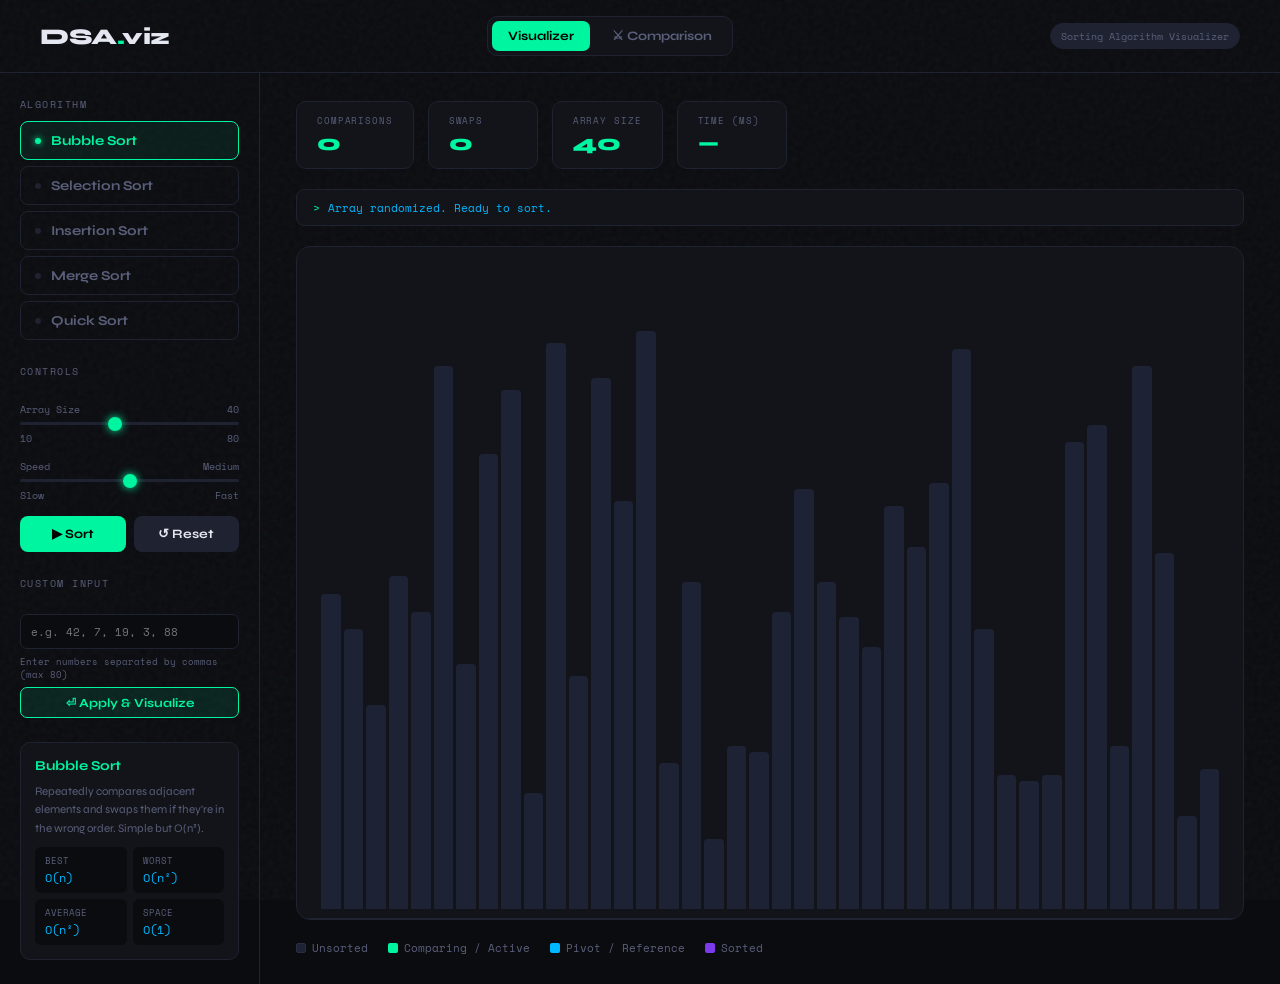
==== index.html @ 19433aca "Rename indexdsa1.html to index.html" ====
<!DOCTYPE html>
<html lang="en">
<head>
  <meta charset="UTF-8" />
  <meta name="viewport" content="width=device-width, initial-scale=1.0"/>
  <title>DSA Visualizer</title>
  <link href="https://fonts.googleapis.com/css2?family=Space+Mono:wght@400;700&family=Syne:wght@400;700;800&display=swap" rel="stylesheet"/>
  <link rel="stylesheet" href="styledsa.css"/>
</head>
<body>

<header>
  <div class="logo">DSA<span>.</span>viz</div>
  <nav class="header-nav">
    <button class="nav-btn active" id="navVisualizer" onclick="switchMode('visualizer')">Visualizer</button>
    <button class="nav-btn" id="navComparison" onclick="switchMode('comparison')">⚔ Comparison</button>
  </nav>
  <div class="badge">Sorting Algorithm Visualizer</div>
</header>

<!-- ═══════════════════ VISUALIZER MODE ═══════════════════ -->
<div id="modeVisualizer">
  <div class="main">
    <aside class="sidebar">

      <div>
        <div class="section-label">Algorithm</div>
        <div class="algo-list">
          <button class="algo-btn active" onclick="selectAlgo('bubble', this)"><span class="dot"></span> Bubble Sort</button>
          <button class="algo-btn" onclick="selectAlgo('selection', this)"><span class="dot"></span> Selection Sort</button>
          <button class="algo-btn" onclick="selectAlgo('insertion', this)"><span class="dot"></span> Insertion Sort</button>
          <button class="algo-btn" onclick="selectAlgo('merge', this)"><span class="dot"></span> Merge Sort</button>
          <button class="algo-btn" onclick="selectAlgo('quick', this)"><span class="dot"></span> Quick Sort</button>
        </div>
      </div>

      <div class="controls">
        <div class="section-label">Controls</div>
        <div class="control-row">
          <div class="range-labels"><span>Array Size</span><span id="sizeVal">40</span></div>
          <input type="range" id="sizeSlider" min="10" max="80" value="40"
            oninput="document.getElementById('sizeVal').textContent=this.value; generateArray()"/>
          <div class="range-labels"><span>10</span><span>80</span></div>
        </div>
        <div class="control-row">
          <div class="range-labels"><span>Speed</span><span id="speedVal">Medium</span></div>
          <input type="range" id="speedSlider" min="1" max="5" value="3" oninput="updateSpeed(this.value)"/>
          <div class="range-labels"><span>Slow</span><span>Fast</span></div>
        </div>
        <div class="btn-row">
          <button class="btn btn-primary" id="sortBtn" onclick="startSort()">▶ Sort</button>
          <button class="btn btn-secondary" onclick="generateArray()">↺ Reset</button>
        </div>
      </div>

      <div class="controls">
        <div class="section-label">Custom Input</div>
        <div class="custom-input-wrap">
          <input type="text" id="customInput" placeholder="e.g. 42, 7, 19, 3, 88"
            oninput="validateCustomInput()" onkeydown="if(event.key==='Enter') applyCustomInput()"/>
          <div class="input-hint" id="inputHint">Enter numbers separated by commas (max 80)</div>
          <button class="btn-apply" id="applyBtn" onclick="applyCustomInput()">&#9166; Apply &amp; Visualize</button>
        </div>
      </div>

      <div class="info-card">
        <h3 id="algoName">Bubble Sort</h3>
        <p id="algoDesc">Repeatedly compares adjacent elements and swaps them if they're in the wrong order. Simple but O(n²).</p>
        <div class="complexity-grid">
          <div class="complexity-item"><div class="c-label">Best</div><div class="c-val" id="bestCase">O(n)</div></div>
          <div class="complexity-item"><div class="c-label">Worst</div><div class="c-val" id="worstCase">O(n²)</div></div>
          <div class="complexity-item"><div class="c-label">Average</div><div class="c-val" id="avgCase">O(n²)</div></div>
          <div class="complexity-item"><div class="c-label">Space</div><div class="c-val" id="spaceCase">O(1)</div></div>
        </div>
      </div>

    </aside>

    <main class="canvas-area">
      <div class="stats-row">
        <div class="stat-box"><div class="s-label">Comparisons</div><div class="s-val" id="compCount">0</div></div>
        <div class="stat-box"><div class="s-label">Swaps</div><div class="s-val" id="swapCount">0</div></div>
        <div class="stat-box"><div class="s-label">Array Size</div><div class="s-val" id="arrSize">40</div></div>
        <div class="stat-box"><div class="s-label">Time (ms)</div><div class="s-val" id="timeElapsed">—</div></div>
      </div>
      <div class="status-bar" id="statusBar">Click Sort to begin visualization</div>
      <div class="bars-wrap" id="barsWrap"></div>
      <div class="legend">
        <div class="legend-item"><div class="legend-dot" style="background:#1e2235;border:1px solid #2a2d40"></div> Unsorted</div>
        <div class="legend-item"><div class="legend-dot" style="background:#00f5a0"></div> Comparing / Active</div>
        <div class="legend-item"><div class="legend-dot" style="background:#00b8ff"></div> Pivot / Reference</div>
        <div class="legend-item"><div class="legend-dot" style="background:#7c3aed"></div> Sorted</div>
      </div>
      <div class="array-output" id="arrayOutput" style="display:none;">
        <div class="output-col">
          <div class="output-label">Input Array</div>
          <div class="output-values" id="inputArrayDisplay"></div>
        </div>
        <div class="output-arrow">→</div>
        <div class="output-col">
          <div class="output-label">Sorted Output</div>
          <div class="output-values" id="outputArrayDisplay"></div>
        </div>
        <button class="copy-btn" id="copyBtn" onclick="copyOutput()">⎘ Copy</button>
      </div>
    </main>
  </div>
</div>

<!-- ═══════════════════ COMPARISON MODE ═══════════════════ -->
<div id="modeComparison" style="display:none;">
  <div class="cmp-toolbar">

    <!-- Sub-mode toggle -->
    <div class="cmp-mode-btns">
      <button class="cmp-mode-btn active" id="cmpBtnAll"    onclick="setCmpMode('all')">Compare All</button>
      <button class="cmp-mode-btn"        id="cmpBtnSelect" onclick="setCmpMode('select')">Select 2</button>
    </div>

    <!-- Select-2 pickers (hidden by default) -->
    <div class="cmp-pickers" id="cmpPickers" style="display:none;">
      <div class="cmp-picker-wrap">
        <div class="section-label" style="margin-bottom:4px">Algorithm 1</div>
        <select class="cmp-select" id="cmpAlgo1">
          <option value="bubble">Bubble Sort</option>
          <option value="selection">Selection Sort</option>
          <option value="insertion" selected>Insertion Sort</option>
          <option value="merge">Merge Sort</option>
          <option value="quick">Quick Sort</option>
        </select>
      </div>
      <div class="cmp-picker-wrap">
        <div class="section-label" style="margin-bottom:4px">Algorithm 2</div>
        <select class="cmp-select" id="cmpAlgo2">
          <option value="bubble">Bubble Sort</option>
          <option value="selection">Selection Sort</option>
          <option value="insertion">Insertion Sort</option>
          <option value="merge">Merge Sort</option>
          <option value="quick" selected>Quick Sort</option>
        </select>
      </div>
    </div>

    <!-- Controls -->
    <div class="cmp-controls">
      <div class="cmp-ctrl-row">
        <span class="cmp-ctrl-label">Size</span>
        <input type="range" id="cmpSizeSlider" min="10" max="60" value="30"
          oninput="document.getElementById('cmpSizeVal').textContent=this.value"/>
        <span class="cmp-ctrl-label" id="cmpSizeVal">30</span>
      </div>
      <div class="cmp-ctrl-row">
        <span class="cmp-ctrl-label">Speed</span>
        <input type="range" id="cmpSpeedSlider" min="1" max="5" value="3"
          oninput="updateCmpSpeed(this.value)"/>
        <span class="cmp-ctrl-label" id="cmpSpeedVal">Medium</span>
      </div>
    </div>

    <div class="cmp-action-btns">
      <button class="btn btn-primary" id="cmpRunBtn" onclick="runComparison()">▶ Race!</button>
      <button class="btn btn-secondary" onclick="resetComparison()">↺ Reset</button>
    </div>

  </div>

  <!-- Race grids rendered here by JS -->
  <div class="cmp-arena" id="cmpArena"></div>

  <!-- Winner banner -->
  <div class="winner-banner" id="winnerBanner" style="display:none;"></div>
</div>

<script src="scriptdsa.js"></script>
</body>
</html>
---- styledsa.css ----
:root {
  --bg: #0b0c10;
  --panel: #12141a;
  --border: #1f2230;
  --accent: #00f5a0;
  --accent2: #00b8ff;
  --warn: #ff6b6b;
  --text: #e4e6f0;
  --muted: #5a5f7a;
  --bar-default: #1e2235;
  --bar-active: #00f5a0;
  --bar-compare: #00b8ff;
  --bar-sorted: #7c3aed;
}

*, *::before, *::after { box-sizing: border-box; margin: 0; padding: 0; }

body {
  background: var(--bg);
  color: var(--text);
  font-family: 'Syne', sans-serif;
  min-height: 100vh;
  overflow-x: hidden;
}

body::before {
  content: '';
  position: fixed;
  inset: 0;
  background-image: url("data:image/svg+xml,%3Csvg viewBox='0 0 200 200' xmlns='http://www.w3.org/2000/svg'%3E%3Cfilter id='n'%3E%3CfeTurbulence type='fractalNoise' baseFrequency='0.85' numOctaves='4' stitchTiles='stitch'/%3E%3C/filter%3E%3Crect width='100%25' height='100%25' filter='url(%23n)' opacity='0.04'/%3E%3C/svg%3E");
  pointer-events: none;
  z-index: 0;
}

/* ── Header ── */
header {
  padding: 16px 40px;
  border-bottom: 1px solid var(--border);
  display: flex;
  align-items: center;
  justify-content: space-between;
  position: relative;
  z-index: 10;
  gap: 20px;
}

.logo { font-size: 1.4rem; font-weight: 800; letter-spacing: -0.02em; }
.logo span { color: var(--accent); }

.badge {
  font-family: 'Space Mono', monospace;
  font-size: 0.65rem;
  background: var(--border);
  color: var(--muted);
  padding: 4px 10px;
  border-radius: 20px;
  border: 1px solid var(--border);
}

/* ── Header Nav ── */
.header-nav {
  display: flex;
  gap: 6px;
  background: var(--panel);
  border: 1px solid var(--border);
  border-radius: 10px;
  padding: 4px;
}

.nav-btn {
  background: none;
  border: none;
  color: var(--muted);
  font-family: 'Syne', sans-serif;
  font-weight: 700;
  font-size: 0.8rem;
  padding: 7px 16px;
  border-radius: 7px;
  cursor: pointer;
  transition: all 0.15s;
}
.nav-btn:hover { color: var(--text); }
.nav-btn.active { background: var(--accent); color: #000; }

/* ── Visualizer Layout ── */
.main {
  display: grid;
  grid-template-columns: 260px 1fr;
  min-height: calc(100vh - 65px);
  position: relative;
  z-index: 1;
}

.sidebar {
  border-right: 1px solid var(--border);
  padding: 24px 20px;
  display: flex;
  flex-direction: column;
  gap: 24px;
}

.section-label {
  font-family: 'Space Mono', monospace;
  font-size: 0.6rem;
  letter-spacing: 0.15em;
  color: var(--muted);
  text-transform: uppercase;
  margin-bottom: 10px;
}

.algo-list { display: flex; flex-direction: column; gap: 6px; }

.algo-btn {
  background: none;
  border: 1px solid var(--border);
  color: var(--muted);
  font-family: 'Syne', sans-serif;
  font-size: 0.85rem;
  font-weight: 700;
  padding: 10px 14px;
  border-radius: 8px;
  cursor: pointer;
  text-align: left;
  transition: all 0.15s;
  display: flex;
  align-items: center;
  gap: 10px;
}
.algo-btn .dot { width: 6px; height: 6px; border-radius: 50%; background: var(--border); flex-shrink: 0; }
.algo-btn:hover { border-color: var(--accent); color: var(--text); }
.algo-btn.active { background: rgba(0,245,160,0.07); border-color: var(--accent); color: var(--accent); }
.algo-btn.active .dot { background: var(--accent); box-shadow: 0 0 6px var(--accent); }

.controls { display: flex; flex-direction: column; gap: 14px; }
.control-row { display: flex; flex-direction: column; gap: 6px; }

input[type=range] {
  -webkit-appearance: none;
  width: 100%; height: 3px;
  background: var(--border);
  border-radius: 10px; outline: none;
}
input[type=range]::-webkit-slider-thumb {
  -webkit-appearance: none;
  width: 14px; height: 14px;
  border-radius: 50%;
  background: var(--accent);
  cursor: pointer;
  box-shadow: 0 0 8px var(--accent);
}

.range-labels {
  display: flex;
  justify-content: space-between;
  font-family: 'Space Mono', monospace;
  font-size: 0.6rem;
  color: var(--muted);
}

.btn-row { display: flex; gap: 8px; }

.btn {
  flex: 1;
  padding: 10px;
  border-radius: 8px;
  border: none;
  font-family: 'Syne', sans-serif;
  font-weight: 700;
  font-size: 0.8rem;
  cursor: pointer;
  transition: all 0.15s;
}
.btn-primary { background: var(--accent); color: #000; }
.btn-primary:hover { filter: brightness(1.1); transform: translateY(-1px); }
.btn-primary:disabled { opacity: 0.4; cursor: not-allowed; transform: none; filter: none; }
.btn-secondary { background: var(--border); color: var(--text); }
.btn-secondary:hover { background: #2a2d40; }

.custom-input-wrap { display: flex; flex-direction: column; gap: 6px; }
.custom-input-wrap input[type=text] {
  background: var(--bg);
  border: 1px solid var(--border);
  border-radius: 7px;
  color: var(--text);
  font-family: 'Space Mono', monospace;
  font-size: 0.7rem;
  padding: 8px 10px;
  outline: none;
  width: 100%;
  transition: border-color 0.15s;
}
.custom-input-wrap input[type=text]:focus { border-color: var(--accent); }
.custom-input-wrap input[type=text].error { border-color: var(--warn); }

.input-hint { font-family: 'Space Mono', monospace; font-size: 0.55rem; color: var(--muted); }
.input-hint.err { color: var(--warn); }

.btn-apply {
  background: rgba(0,245,160,0.1);
  color: var(--accent);
  border: 1px solid var(--accent);
  border-radius: 7px;
  padding: 7px;
  font-family: 'Syne', sans-serif;
  font-weight: 700;
  font-size: 0.78rem;
  cursor: pointer;
  transition: all 0.15s;
  width: 100%;
}
.btn-apply:hover { background: rgba(0,245,160,0.18); }
.btn-apply:disabled { opacity: 0.35; cursor: not-allowed; }

.info-card {
  background: var(--panel);
  border: 1px solid var(--border);
  border-radius: 10px;
  padding: 14px;
  flex: 1;
}
.info-card h3 { font-size: 0.85rem; color: var(--accent); margin-bottom: 8px; }
.info-card p  { font-size: 0.72rem; color: var(--muted); line-height: 1.6; margin-bottom: 10px; }

.complexity-grid { display: grid; grid-template-columns: 1fr 1fr; gap: 6px; }
.complexity-item {
  background: var(--bg);
  border-radius: 6px;
  padding: 7px 10px;
  font-family: 'Space Mono', monospace;
}
.complexity-item .c-label { font-size: 0.55rem; color: var(--muted); text-transform: uppercase; }
.complexity-item .c-val   { font-size: 0.75rem; color: var(--accent2); margin-top: 2px; }

.canvas-area { display: flex; flex-direction: column; padding: 28px 36px; gap: 20px; }

.stats-row { display: flex; gap: 14px; flex-wrap: wrap; }
.stat-box {
  background: var(--panel);
  border: 1px solid var(--border);
  border-radius: 10px;
  padding: 12px 20px;
  display: flex;
  flex-direction: column;
  gap: 2px;
  min-width: 110px;
}
.stat-box .s-label {
  font-family: 'Space Mono', monospace;
  font-size: 0.55rem;
  color: var(--muted);
  text-transform: uppercase;
  letter-spacing: 0.1em;
}
.stat-box .s-val {
  font-size: 1.4rem;
  font-weight: 800;
  color: var(--accent);
  font-variant-numeric: tabular-nums;
}

.status-bar {
  font-family: 'Space Mono', monospace;
  font-size: 0.7rem;
  color: var(--accent2);
  background: var(--panel);
  border: 1px solid var(--border);
  border-radius: 8px;
  padding: 9px 16px;
  min-height: 36px;
  display: flex;
  align-items: center;
  gap: 8px;
}
.status-bar::before { content: '>'; color: var(--accent); }

.bars-wrap {
  flex: 1;
  background: var(--panel);
  border: 1px solid var(--border);
  border-radius: 14px;
  padding: 20px 24px 10px;
  display: flex;
  align-items: flex-end;
  gap: 3px;
  min-height: 300px;
  position: relative;
  overflow: hidden;
}
.bars-wrap::after {
  content: '';
  position: absolute;
  bottom: 0; left: 0; right: 0;
  height: 1px;
  background: var(--border);
}

.bar {
  flex: 1;
  border-radius: 4px 4px 0 0;
  background: var(--bar-default);
  transition: height 0.08s ease, background 0.08s ease;
  min-width: 3px;
}
.bar.active  { background: var(--bar-active);  box-shadow: 0 0 10px rgba(0,245,160,0.4); }
.bar.compare { background: var(--bar-compare); box-shadow: 0 0 10px rgba(0,184,255,0.4); }
.bar.sorted  { background: var(--bar-sorted); }

.legend { display: flex; gap: 20px; align-items: center; flex-wrap: wrap; }
.legend-item {
  display: flex;
  align-items: center;
  gap: 6px;
  font-size: 0.68rem;
  color: var(--muted);
  font-family: 'Space Mono', monospace;
}
.legend-dot { width: 10px; height: 10px; border-radius: 2px; }

/* ── Array Output Panel ── */
.array-output {
  display: flex;
  align-items: center;
  gap: 16px;
  background: var(--panel);
  border: 1px solid var(--border);
  border-radius: 12px;
  padding: 16px 20px;
  animation: fadeSlideIn 0.4s ease forwards;
  flex-wrap: wrap;
}
@keyframes fadeSlideIn { from { opacity:0; transform:translateY(10px); } to { opacity:1; transform:translateY(0); } }

.output-col { display: flex; flex-direction: column; gap: 8px; flex: 1; min-width: 0; }
.output-label { font-family: 'Space Mono', monospace; font-size: 0.55rem; letter-spacing: 0.12em; text-transform: uppercase; color: var(--muted); }
.output-values { display: flex; flex-wrap: wrap; gap: 5px; }

.output-chip {
  font-family: 'Space Mono', monospace;
  font-size: 0.72rem;
  padding: 4px 9px;
  border-radius: 5px;
  border: 1px solid var(--border);
  background: var(--bg);
  color: var(--text);
  animation: chipPop 0.2s ease forwards;
  opacity: 0;
}
.output-chip.sorted-chip { color: var(--accent); border-color: rgba(0,245,160,0.3); background: rgba(0,245,160,0.05); }
@keyframes chipPop { from { opacity:0; transform:scale(0.7); } to { opacity:1; transform:scale(1); } }

.output-arrow { font-size: 1.4rem; color: var(--accent); font-weight: 700; flex-shrink: 0; align-self: center; }

.copy-btn {
  flex-shrink: 0;
  align-self: flex-start;
  background: transparent;
  border: 1px solid var(--border);
  color: var(--muted);
  font-family: 'Space Mono', monospace;
  font-size: 0.62rem;
  padding: 6px 12px;
  border-radius: 7px;
  cursor: pointer;
  transition: all 0.15s;
}
.copy-btn:hover, .copy-btn.copied { border-color: var(--accent); color: var(--accent); }

/* ════════════════════════════════════════
   COMPARISON MODE
════════════════════════════════════════ */
#modeComparison {
  display: flex;
  flex-direction: column;
  height: calc(100vh - 65px);
  max-height: calc(100vh - 65px);
  position: relative;
  z-index: 1;
  overflow: hidden;
}

.cmp-toolbar {
  display: flex;
  align-items: center;
  gap: 14px;
  padding: 10px 24px;
  border-bottom: 1px solid var(--border);
  background: var(--panel);
  flex-wrap: wrap;
  flex-shrink: 0;
}

.cmp-mode-btns {
  display: flex;
  gap: 6px;
  background: var(--bg);
  border: 1px solid var(--border);
  border-radius: 10px;
  padding: 4px;
  flex-shrink: 0;
}
.cmp-mode-btn {
  background: none;
  border: none;
  color: var(--muted);
  font-family: 'Syne', sans-serif;
  font-weight: 700;
  font-size: 0.78rem;
  padding: 7px 14px;
  border-radius: 7px;
  cursor: pointer;
  transition: all 0.15s;
}
.cmp-mode-btn:hover { color: var(--text); }
.cmp-mode-btn.active { background: var(--accent); color: #000; }

.cmp-pickers { display: flex; gap: 16px; }
.cmp-picker-wrap { display: flex; flex-direction: column; gap: 4px; }

.cmp-select {
  background: var(--bg);
  border: 1px solid var(--border);
  color: var(--text);
  font-family: 'Syne', sans-serif;
  font-weight: 600;
  font-size: 0.78rem;
  padding: 7px 10px;
  border-radius: 7px;
  outline: none;
  cursor: pointer;
  transition: border-color 0.15s;
}
.cmp-select:focus { border-color: var(--accent); }

.cmp-controls { display: flex; flex-direction: column; gap: 8px; flex: 1; max-width: 260px; }
.cmp-ctrl-row { display: flex; align-items: center; gap: 8px; }
.cmp-ctrl-label { font-family: 'Space Mono', monospace; font-size: 0.6rem; color: var(--muted); white-space: nowrap; min-width: 36px; }

.cmp-action-btns { display: flex; gap: 8px; flex-shrink: 0; }
.cmp-action-btns .btn { flex: none; padding: 10px 20px; }

/* Arena grid */
.cmp-arena {
  display: grid;
  gap: 1px;
  background: var(--border);
  flex: 1;
  overflow: auto;
  min-height: 0;
}
.cmp-arena.grid-5 { grid-template-columns: repeat(5, 1fr); }
.cmp-arena.grid-2 { grid-template-columns: repeat(2, 1fr); }

/* Each algorithm panel */
.race-panel {
  background: var(--bg);
  display: flex;
  flex-direction: column;
  padding: 10px 12px;
  gap: 8px;
  min-height: 0;
  overflow: hidden;
}

.race-header {
  display: flex;
  align-items: center;
  justify-content: space-between;
  flex-shrink: 0;
}
.race-name {
  font-size: 0.75rem;
  font-weight: 800;
  color: var(--text);
  white-space: nowrap;
  overflow: hidden;
  text-overflow: ellipsis;
}
.race-badge {
  font-family: 'Space Mono', monospace;
  font-size: 0.55rem;
  padding: 3px 8px;
  border-radius: 20px;
  border: 1px solid var(--border);
  color: var(--muted);
}
.race-badge.winner { border-color: var(--accent); color: var(--accent); background: rgba(0,245,160,0.08); }
.race-badge.running { border-color: var(--accent2); color: var(--accent2); }

.race-bars {
  flex: 1;
  background: var(--panel);
  border: 1px solid var(--border);
  border-radius: 8px;
  padding: 8px 8px 4px;
  display: flex;
  align-items: flex-end;
  gap: 2px;
  min-height: 0;
  position: relative;
  overflow: hidden;
}
.race-bars::after {
  content: '';
  position: absolute;
  bottom: 0; left: 0; right: 0;
  height: 1px;
  background: var(--border);
}

.race-stats {
  display: grid;
  grid-template-columns: 1fr 1fr 1fr;
  gap: 4px;
  flex-shrink: 0;
}
.race-stat {
  background: var(--panel);
  border: 1px solid var(--border);
  border-radius: 5px;
  padding: 4px 6px;
  display: flex;
  flex-direction: column;
  gap: 1px;
}
.race-stat .rs-label { font-family: 'Space Mono', monospace; font-size: 0.44rem; color: var(--muted); text-transform: uppercase; }
.race-stat .rs-val   { font-size: 0.78rem; font-weight: 800; color: var(--accent); font-variant-numeric: tabular-nums; }

/* Winner banner */
.winner-banner {
  position: fixed;
  top: 50%;
  left: 50%;
  transform: translate(-50%, -50%);
  background: var(--panel);
  border: 2px solid var(--accent);
  border-radius: 16px;
  padding: 28px 48px;
  text-align: center;
  z-index: 100;
  box-shadow: 0 0 60px rgba(0,245,160,0.2);
  animation: bannerPop 0.4s cubic-bezier(0.175,0.885,0.32,1.275) forwards;
}
@keyframes bannerPop { from { opacity:0; transform:translate(-50%,-50%) scale(0.7); } to { opacity:1; transform:translate(-50%,-50%) scale(1); } }

.winner-banner h2 { font-size: 1.6rem; color: var(--accent); margin-bottom: 6px; }
.winner-banner p  { font-family: 'Space Mono', monospace; font-size: 0.72rem; color: var(--muted); margin-bottom: 16px; }
.winner-banner button {
  background: var(--accent);
  color: #000;
  border: none;
  border-radius: 8px;
  padding: 10px 24px;
  font-family: 'Syne', sans-serif;
  font-weight: 700;
  font-size: 0.85rem;
  cursor: pointer;
}

@media (max-width: 900px) {
  .main { grid-template-columns: 1fr; }
  .sidebar { border-right: none; border-bottom: 1px solid var(--border); }
  header { padding: 12px 16px; }
  .canvas-area { padding: 16px; }
  .cmp-arena.grid-5 { grid-template-columns: repeat(3, 1fr); }
}
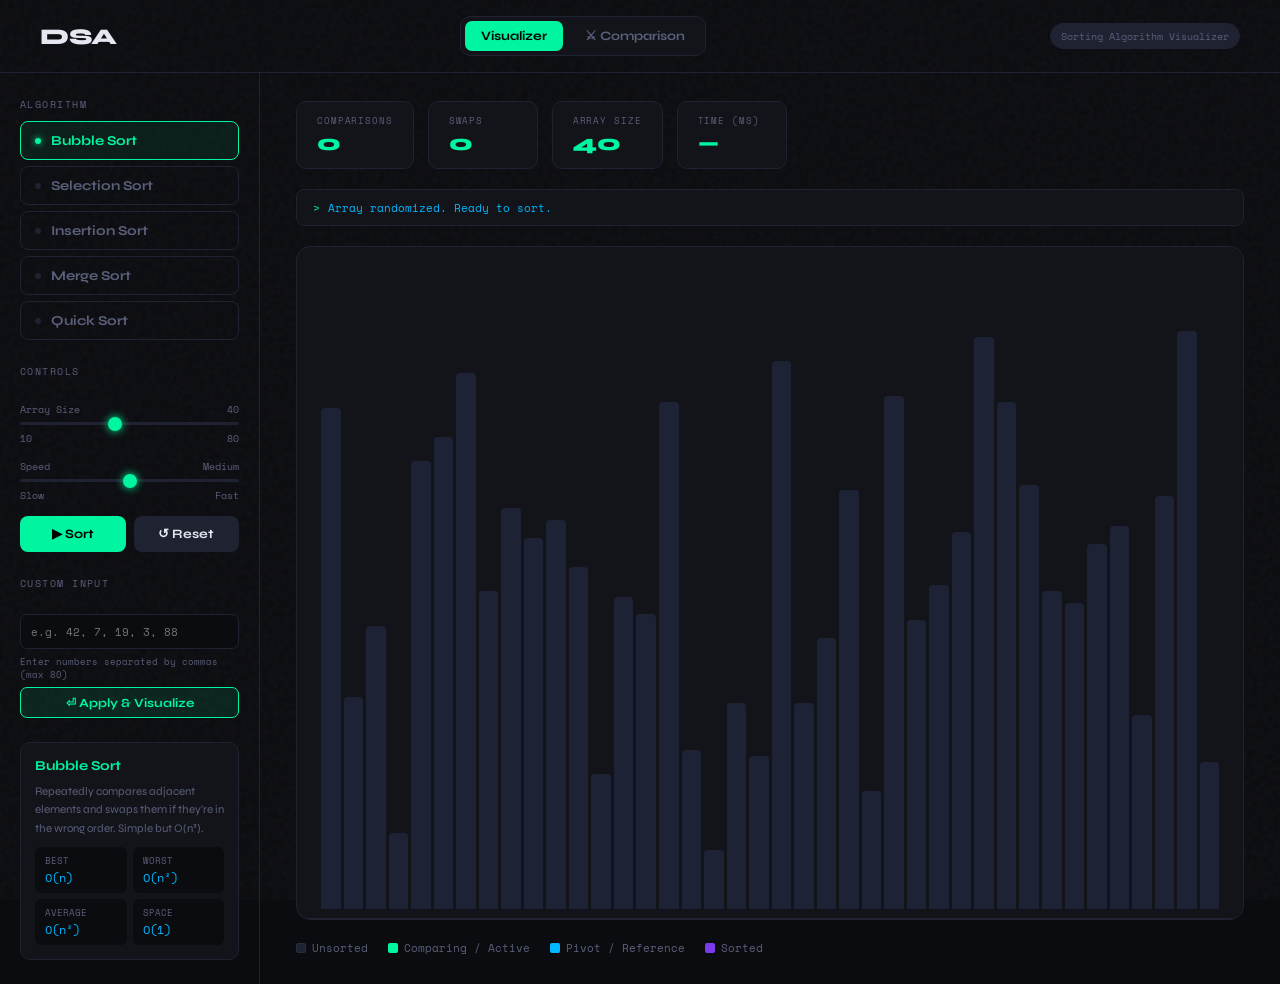
==== commit b23df467: "Update index.html" ====
--- a/index.html
+++ b/index.html
@@ -10,7 +10,7 @@
 <body>
 
 <header>
-  <div class="logo">DSA<span>.</span>viz</div>
+  <div class="logo">DSA</div>
   <nav class="header-nav">
     <button class="nav-btn active" id="navVisualizer" onclick="switchMode('visualizer')">Visualizer</button>
     <button class="nav-btn" id="navComparison" onclick="switchMode('comparison')">⚔ Comparison</button>
@@ -18,7 +18,6 @@
   <div class="badge">Sorting Algorithm Visualizer</div>
 </header>
 
-<!-- ═══════════════════ VISUALIZER MODE ═══════════════════ -->
 <div id="modeVisualizer">
   <div class="main">
     <aside class="sidebar">
@@ -107,17 +106,14 @@
   </div>
 </div>
 
-<!-- ═══════════════════ COMPARISON MODE ═══════════════════ -->
 <div id="modeComparison" style="display:none;">
   <div class="cmp-toolbar">
 
-    <!-- Sub-mode toggle -->
     <div class="cmp-mode-btns">
       <button class="cmp-mode-btn active" id="cmpBtnAll"    onclick="setCmpMode('all')">Compare All</button>
       <button class="cmp-mode-btn"        id="cmpBtnSelect" onclick="setCmpMode('select')">Select 2</button>
     </div>
 
-    <!-- Select-2 pickers (hidden by default) -->
     <div class="cmp-pickers" id="cmpPickers" style="display:none;">
       <div class="cmp-picker-wrap">
         <div class="section-label" style="margin-bottom:4px">Algorithm 1</div>
@@ -141,7 +137,6 @@
       </div>
     </div>
 
-    <!-- Controls -->
     <div class="cmp-controls">
       <div class="cmp-ctrl-row">
         <span class="cmp-ctrl-label">Size</span>
@@ -164,10 +159,8 @@
 
   </div>
 
-  <!-- Race grids rendered here by JS -->
   <div class="cmp-arena" id="cmpArena"></div>
 
-  <!-- Winner banner -->
   <div class="winner-banner" id="winnerBanner" style="display:none;"></div>
 </div>
 
